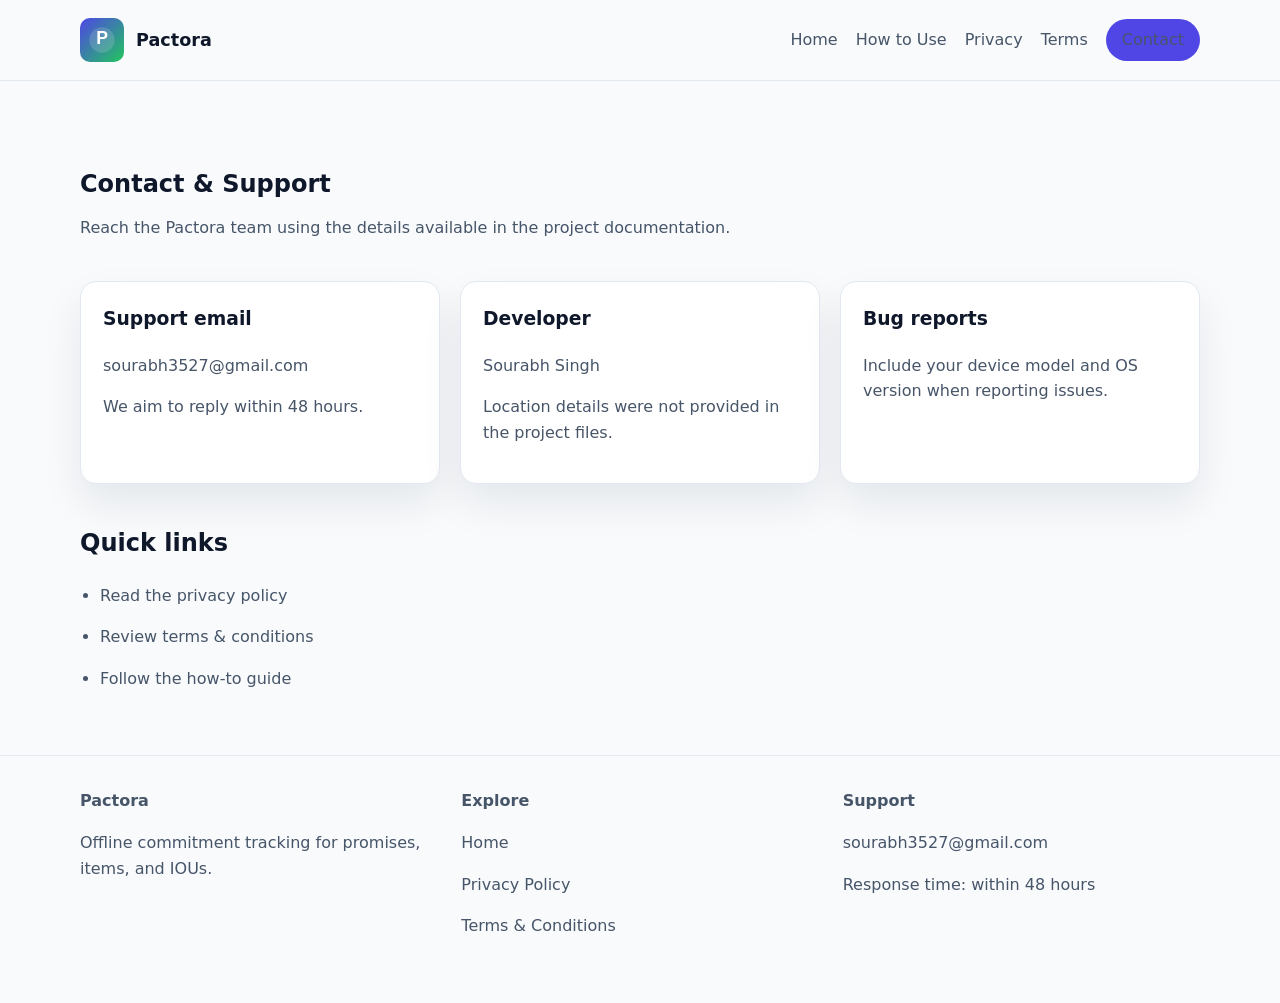
==== contact.html @ 9b619cf8 "Add static site pages and assets Agent-Logs-Url: https://github.com/sooubh/pactora/sessions/cf4cb8b0" ====
<!DOCTYPE html>
<html lang="en">
  <head>
    <meta charset="UTF-8" />
    <meta name="viewport" content="width=device-width, initial-scale=1" />
    <title>Contact Pactora Support</title>
    <meta name="description" content="Contact and support information for Pactora." />
    <link rel="stylesheet" href="style.css" />
  </head>
  <body>
    <header class="site-header">
      <div class="container nav-wrap">
        <a class="brand" href="index.html">
          <img class="logo" src="assets/logo.svg" alt="Pactora logo" />
          <span>Pactora</span>
        </a>
        <button class="nav-toggle" aria-expanded="false" aria-controls="nav-links">Menu</button>
        <nav>
          <ul id="nav-links" class="nav-links">
            <li><a href="index.html">Home</a></li>
            <li><a href="how-to-use.html">How to Use</a></li>
            <li><a href="privacy.html">Privacy</a></li>
            <li><a href="terms.html">Terms</a></li>
            <li><a class="btn btn-sm" href="contact.html">Contact</a></li>
          </ul>
        </nav>
      </div>
    </header>

    <main class="container">
      <section class="page-header">
        <h1>Contact &amp; Support</h1>
        <p>Reach the Pactora team using the details available in the project documentation.</p>
      </section>

      <section class="page-content">
        <div class="card-grid">
          <div class="card">
            <h3>Support email</h3>
            <p><a href="mailto:sourabh3527@gmail.com">sourabh3527@gmail.com</a></p>
            <p>We aim to reply within 48 hours.</p>
          </div>
          <div class="card">
            <h3>Developer</h3>
            <p>Sourabh Singh</p>
            <p>Location details were not provided in the project files.</p>
          </div>
          <div class="card">
            <h3>Bug reports</h3>
            <p>Include your device model and OS version when reporting issues.</p>
          </div>
        </div>

        <h2>Quick links</h2>
        <ul class="list">
          <li><a href="privacy.html">Read the privacy policy</a></li>
          <li><a href="terms.html">Review terms &amp; conditions</a></li>
          <li><a href="how-to-use.html">Follow the how-to guide</a></li>
        </ul>
      </section>
    </main>

    <footer class="footer">
      <div class="container footer-grid">
        <div>
          <strong>Pactora</strong>
          <p>Offline commitment tracking for promises, items, and IOUs.</p>
        </div>
        <div>
          <strong>Explore</strong>
          <p><a href="index.html">Home</a></p>
          <p><a href="privacy.html">Privacy Policy</a></p>
          <p><a href="terms.html">Terms &amp; Conditions</a></p>
        </div>
        <div>
          <strong>Support</strong>
          <p><a href="mailto:sourabh3527@gmail.com">sourabh3527@gmail.com</a></p>
          <p>Response time: within 48 hours</p>
        </div>
      </div>
    </footer>

    <script src="script.js"></script>
  </body>
</html>
---- style.css ----
:root {
  color-scheme: light;
  --bg: #f8fafc;
  --surface: #ffffff;
  --text: #0f172a;
  --muted: #475569;
  --border: #e2e8f0;
  --primary: #4f46e5;
  --primary-dark: #4338ca;
  --accent: #22c55e;
  --shadow: 0 20px 40px rgba(15, 23, 42, 0.08);
  --radius-lg: 24px;
  --radius-md: 16px;
  --radius-sm: 12px;
}

* {
  box-sizing: border-box;
}

body {
  margin: 0;
  font-family: "Inter", "Segoe UI", system-ui, -apple-system, sans-serif;
  background: var(--bg);
  color: var(--text);
  line-height: 1.6;
}

a {
  color: inherit;
  text-decoration: none;
}

img {
  max-width: 100%;
  display: block;
}

.container {
  width: min(1120px, 92%);
  margin: 0 auto;
}

.section {
  padding: 72px 0;
}

.site-header {
  position: sticky;
  top: 0;
  z-index: 20;
  background: rgba(248, 250, 252, 0.96);
  backdrop-filter: blur(12px);
  border-bottom: 1px solid var(--border);
}

.nav-wrap {
  display: flex;
  align-items: center;
  justify-content: space-between;
  padding: 18px 0;
  gap: 24px;
}

.brand {
  display: flex;
  align-items: center;
  gap: 12px;
  font-weight: 700;
  font-size: 1.1rem;
}

.logo {
  width: 44px;
  height: 44px;
}

.nav-links {
  list-style: none;
  display: flex;
  align-items: center;
  gap: 18px;
  padding: 0;
  margin: 0;
}

.nav-links a {
  font-weight: 500;
  color: var(--muted);
}

.nav-links a:hover {
  color: var(--text);
}

.nav-toggle {
  display: none;
  border: 1px solid var(--border);
  background: var(--surface);
  padding: 10px 14px;
  border-radius: 999px;
  font-weight: 600;
  color: var(--text);
  cursor: pointer;
}

.btn {
  display: inline-flex;
  align-items: center;
  justify-content: center;
  gap: 8px;
  padding: 12px 22px;
  border-radius: 999px;
  background: var(--primary);
  color: #ffffff;
  font-weight: 600;
  border: none;
  box-shadow: var(--shadow);
}

.btn:hover {
  background: var(--primary-dark);
}

.btn-secondary {
  background: transparent;
  color: var(--primary);
  border: 1px solid var(--primary);
  box-shadow: none;
}

.btn-sm {
  padding: 8px 16px;
  box-shadow: none;
}

.hero {
  padding-top: 64px;
}

.hero-grid {
  display: grid;
  grid-template-columns: repeat(auto-fit, minmax(280px, 1fr));
  gap: 40px;
  align-items: center;
}

.eyebrow {
  display: inline-flex;
  align-items: center;
  gap: 8px;
  color: var(--primary);
  font-weight: 600;
  text-transform: uppercase;
  letter-spacing: 0.08em;
  font-size: 0.8rem;
}

.hero h1 {
  font-size: clamp(2.4rem, 3vw, 3.2rem);
  margin: 16px 0;
}

.hero p {
  color: var(--muted);
  font-size: 1.05rem;
}

.hero-card {
  background: var(--surface);
  padding: 20px;
  border-radius: var(--radius-lg);
  box-shadow: var(--shadow);
}

.hero-meta {
  margin-top: 18px;
  font-size: 0.95rem;
  color: var(--muted);
}

.cta-group {
  display: flex;
  flex-wrap: wrap;
  gap: 12px;
  margin-top: 24px;
}

.section-title {
  display: flex;
  align-items: center;
  justify-content: space-between;
  margin-bottom: 32px;
  gap: 16px;
}

.section-title h2 {
  margin: 0;
  font-size: clamp(1.8rem, 2vw, 2.4rem);
}

.section-title p {
  margin: 0;
  color: var(--muted);
}

.card-grid {
  display: grid;
  grid-template-columns: repeat(auto-fit, minmax(240px, 1fr));
  gap: 20px;
}

.card {
  background: var(--surface);
  padding: 22px;
  border-radius: var(--radius-md);
  border: 1px solid var(--border);
  box-shadow: var(--shadow);
}

.card h3 {
  margin-top: 0;
}

.card p {
  color: var(--muted);
}

.pill-list {
  display: flex;
  flex-wrap: wrap;
  gap: 12px;
  margin-top: 16px;
}

.pill {
  padding: 8px 14px;
  border-radius: 999px;
  background: #eef2ff;
  color: #4338ca;
  font-weight: 600;
  font-size: 0.85rem;
}

.screenshot-grid {
  display: grid;
  grid-template-columns: repeat(auto-fit, minmax(240px, 1fr));
  gap: 20px;
}

.screenshot {
  background: var(--surface);
  padding: 16px;
  border-radius: var(--radius-md);
  border: 1px solid var(--border);
  box-shadow: var(--shadow);
}

.list {
  display: grid;
  gap: 16px;
  margin: 0;
  padding-left: 20px;
}

.list li {
  color: var(--muted);
}

.faq-list {
  display: grid;
  gap: 12px;
}

.faq-item {
  background: var(--surface);
  border-radius: var(--radius-md);
  border: 1px solid var(--border);
  overflow: hidden;
}

.faq-item button {
  width: 100%;
  text-align: left;
  padding: 18px 20px;
  font-weight: 600;
  background: none;
  border: none;
  cursor: pointer;
  display: flex;
  justify-content: space-between;
  align-items: center;
  gap: 12px;
}

.faq-item button span {
  color: var(--primary);
  font-weight: 700;
}

.faq-answer {
  max-height: 0;
  overflow: hidden;
  transition: max-height 0.3s ease;
  padding: 0 20px;
}

.faq-answer p {
  margin: 0 0 18px;
  color: var(--muted);
}

.faq-item.open .faq-answer {
  padding-top: 0;
}

.cta-band {
  background: linear-gradient(120deg, #eef2ff 0%, #ecfdf3 100%);
  border-radius: var(--radius-lg);
  padding: 32px;
  display: grid;
  gap: 12px;
  align-items: center;
}

.page-header {
  padding: 64px 0 24px;
}

.page-header h1 {
  margin-bottom: 12px;
}

.page-header p {
  margin-top: 0;
  color: var(--muted);
}

.page-content {
  padding-bottom: 64px;
}

.page-content h2 {
  margin-top: 40px;
}

.notice {
  background: #fef9c3;
  padding: 16px;
  border-radius: var(--radius-sm);
  border: 1px solid #fde68a;
  color: #92400e;
}

.footer {
  border-top: 1px solid var(--border);
  padding: 32px 0 48px;
  color: var(--muted);
}

.footer-grid {
  display: grid;
  gap: 24px;
  grid-template-columns: repeat(auto-fit, minmax(220px, 1fr));
}

.footer a {
  color: var(--muted);
}

.footer small {
  display: block;
  margin-top: 18px;
}

@media (max-width: 900px) {
  .nav-links {
    position: absolute;
    top: 72px;
    right: 4%;
    background: var(--surface);
    flex-direction: column;
    align-items: flex-start;
    padding: 18px;
    border-radius: var(--radius-md);
    border: 1px solid var(--border);
    box-shadow: var(--shadow);
    display: none;
  }

  .nav-links.open {
    display: flex;
  }

  .nav-toggle {
    display: inline-flex;
  }

  .cta-group {
    flex-direction: column;
    align-items: stretch;
  }
}

@media (max-width: 600px) {
  .section {
    padding: 56px 0;
  }

  .hero {
    padding-top: 48px;
  }
}
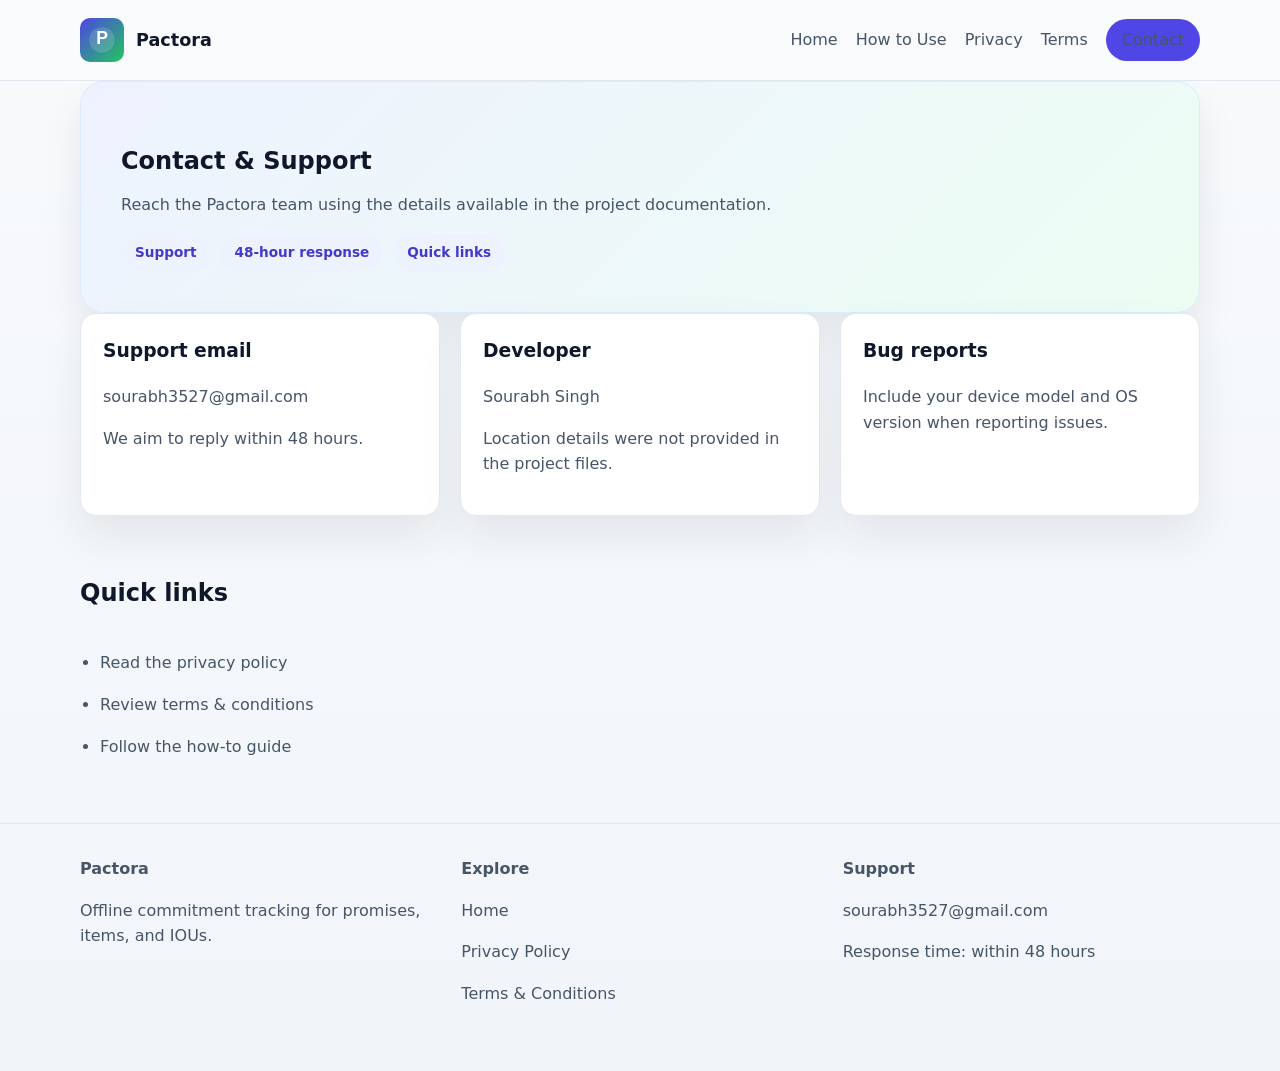
==== commit 0333eff7: "Enhance page interactivity and layout Agent-Logs-Url: https://github.com/sooubh/pactora/sessions/bfc" ====
--- a/contact.html
+++ b/contact.html
@@ -27,10 +27,17 @@
       </div>
     </header>
 
+    <div class="scroll-progress" aria-hidden="true"></div>
+
     <main class="container">
-      <section class="page-header">
+      <section class="page-header page-hero">
         <h1>Contact &amp; Support</h1>
         <p>Reach the Pactora team using the details available in the project documentation.</p>
+        <div class="page-meta">
+          <span class="pill">Support</span>
+          <span class="pill">48-hour response</span>
+          <span class="pill">Quick links</span>
+        </div>
       </section>
 
       <section class="page-content">
@@ -60,6 +67,8 @@
       </section>
     </main>
 
+    <button id="back-to-top" class="back-to-top" type="button" aria-label="Back to top">↑</button>
+
     <footer class="footer">
       <div class="container footer-grid">
         <div>
--- a/style.css
+++ b/style.css
@@ -1,13 +1,18 @@
 :root {
   color-scheme: light;
-  --bg: #f8fafc;
+  --bg-rgb: 248 250 252;
+  --bg: rgb(var(--bg-rgb));
   --surface: #ffffff;
+  --surface-soft: #f8fafc;
   --text: #0f172a;
   --muted: #475569;
   --border: #e2e8f0;
   --primary: #4f46e5;
   --primary-dark: #4338ca;
   --accent: #22c55e;
+  --accent-soft: #dcfce7;
+  --primary-soft: #eef2ff;
+  --shadow-sm: 0 8px 18px rgba(15, 23, 42, 0.08);
   --shadow: 0 20px 40px rgba(15, 23, 42, 0.08);
   --radius-lg: 24px;
   --radius-md: 16px;
@@ -18,10 +23,14 @@
   box-sizing: border-box;
 }
 
+html {
+  scroll-behavior: smooth;
+}
+
 body {
   margin: 0;
   font-family: "Inter", "Segoe UI", system-ui, -apple-system, sans-serif;
-  background: var(--bg);
+  background: linear-gradient(180deg, #f8fafc 0%, #f1f5f9 100%);
   color: var(--text);
   line-height: 1.6;
 }
@@ -49,9 +58,20 @@
   position: sticky;
   top: 0;
   z-index: 20;
-  background: rgba(248, 250, 252, 0.96);
+  background: rgb(var(--bg-rgb) / 0.96);
   backdrop-filter: blur(12px);
   border-bottom: 1px solid var(--border);
+}
+
+.scroll-progress {
+  position: fixed;
+  top: 0;
+  left: 0;
+  height: 4px;
+  width: 0%;
+  background: linear-gradient(120deg, var(--primary), var(--accent));
+  z-index: 30;
+  transition: width 0.2s ease;
 }
 
 .nav-wrap {
@@ -87,6 +107,7 @@
 .nav-links a {
   font-weight: 500;
   color: var(--muted);
+  transition: color 0.2s ease;
 }
 
 .nav-links a:hover {
@@ -116,10 +137,13 @@
   font-weight: 600;
   border: none;
   box-shadow: var(--shadow);
+  transition: transform 0.2s ease, box-shadow 0.2s ease, background 0.2s ease;
 }
 
 .btn:hover {
   background: var(--primary-dark);
+  transform: translateY(-1px);
+  box-shadow: var(--shadow-sm);
 }
 
 .btn-secondary {
@@ -171,6 +195,12 @@
   padding: 20px;
   border-radius: var(--radius-lg);
   box-shadow: var(--shadow);
+  transition: transform 0.2s ease, box-shadow 0.2s ease;
+}
+
+.hero-card:hover {
+  transform: translateY(-4px);
+  box-shadow: var(--shadow-sm);
 }
 
 .hero-meta {
@@ -216,6 +246,13 @@
   border-radius: var(--radius-md);
   border: 1px solid var(--border);
   box-shadow: var(--shadow);
+  transition: transform 0.2s ease, box-shadow 0.2s ease, border-color 0.2s ease;
+}
+
+.card:hover {
+  transform: translateY(-4px);
+  border-color: #c7d2fe;
+  box-shadow: var(--shadow-sm);
 }
 
 .card h3 {
@@ -236,10 +273,15 @@
 .pill {
   padding: 8px 14px;
   border-radius: 999px;
-  background: #eef2ff;
+  background: var(--primary-soft);
   color: #4338ca;
   font-weight: 600;
   font-size: 0.85rem;
+  transition: transform 0.2s ease;
+}
+
+.pill:hover {
+  transform: translateY(-2px);
 }
 
 .screenshot-grid {
@@ -254,6 +296,12 @@
   border-radius: var(--radius-md);
   border: 1px solid var(--border);
   box-shadow: var(--shadow);
+  transition: transform 0.2s ease, box-shadow 0.2s ease;
+}
+
+.screenshot:hover {
+  transform: translateY(-4px);
+  box-shadow: var(--shadow-sm);
 }
 
 .list {
@@ -277,6 +325,12 @@
   border-radius: var(--radius-md);
   border: 1px solid var(--border);
   overflow: hidden;
+  transition: border-color 0.2s ease, box-shadow 0.2s ease;
+}
+
+.faq-item.open {
+  border-color: #c7d2fe;
+  box-shadow: var(--shadow-sm);
 }
 
 .faq-item button {
@@ -321,6 +375,7 @@
   display: grid;
   gap: 12px;
   align-items: center;
+  box-shadow: var(--shadow);
 }
 
 .page-header {
@@ -336,9 +391,118 @@
   color: var(--muted);
 }
 
+.page-hero {
+  background: linear-gradient(135deg, #eef2ff 0%, #ecfdf3 100%);
+  padding: 40px;
+  border-radius: var(--radius-lg);
+  border: 1px solid #dbeafe;
+  box-shadow: var(--shadow);
+}
+
+.page-meta {
+  display: flex;
+  flex-wrap: wrap;
+  gap: 10px;
+  margin-top: 16px;
+}
+
+.page-layout {
+  display: grid;
+  grid-template-columns: minmax(0, 1fr) 260px;
+  gap: 32px;
+  align-items: start;
+}
+
+.toc {
+  position: sticky;
+  top: 96px;
+  padding: 18px;
+  border-radius: var(--radius-md);
+  border: 1px solid var(--border);
+  background: var(--surface);
+  box-shadow: var(--shadow);
+}
+
+.toc h2 {
+  margin: 0 0 12px;
+  font-size: 1rem;
+}
+
+.toc nav {
+  display: grid;
+  gap: 10px;
+}
+
+.toc a {
+  color: var(--muted);
+  font-weight: 500;
+  transition: color 0.2s ease;
+}
+
+.toc a.active,
+.toc a:hover {
+  color: var(--primary);
+}
+
 .page-content {
+  display: grid;
+  gap: 18px;
   padding-bottom: 64px;
 }
+
+.content-card {
+  background: var(--surface);
+  border-radius: var(--radius-md);
+  border: 1px solid var(--border);
+  box-shadow: var(--shadow);
+  padding: 0;
+  overflow: hidden;
+}
+
+.content-card summary {
+  list-style: none;
+  cursor: pointer;
+  padding: 18px 20px;
+  font-weight: 600;
+  display: flex;
+  align-items: center;
+  justify-content: space-between;
+  gap: 12px;
+}
+
+.content-card summary::marker {
+  display: none;
+}
+
+.content-card summary::-webkit-details-marker {
+  display: none;
+}
+
+.content-card summary::after {
+  content: "+";
+  color: var(--primary);
+  font-weight: 700;
+}
+
+.content-card[open] summary::after {
+  content: "–";
+}
+
+.content-card > div {
+  padding: 0 20px 18px;
+  color: var(--muted);
+}
+
+.content-card ul {
+  margin: 0;
+  padding-left: 20px;
+}
+
+.content-card[open] {
+  border-color: #c7d2fe;
+  box-shadow: var(--shadow-sm);
+}
+
 
 .page-content h2 {
   margin-top: 40px;
@@ -350,6 +514,30 @@
   border-radius: var(--radius-sm);
   border: 1px solid #fde68a;
   color: #92400e;
+}
+
+.back-to-top {
+  position: fixed;
+  right: 24px;
+  bottom: 24px;
+  padding: 12px 14px;
+  border-radius: 999px;
+  border: none;
+  background: var(--primary);
+  color: #ffffff;
+  font-weight: 700;
+  box-shadow: var(--shadow);
+  cursor: pointer;
+  opacity: 0;
+  pointer-events: none;
+  transition: opacity 0.2s ease, transform 0.2s ease;
+  z-index: 25;
+}
+
+.back-to-top.show {
+  opacity: 1;
+  pointer-events: auto;
+  transform: translateY(-4px);
 }
 
 .footer {
@@ -400,6 +588,15 @@
     flex-direction: column;
     align-items: stretch;
   }
+
+  .page-layout {
+    grid-template-columns: 1fr;
+  }
+
+  .toc {
+    position: static;
+    order: -1;
+  }
 }
 
 @media (max-width: 600px) {
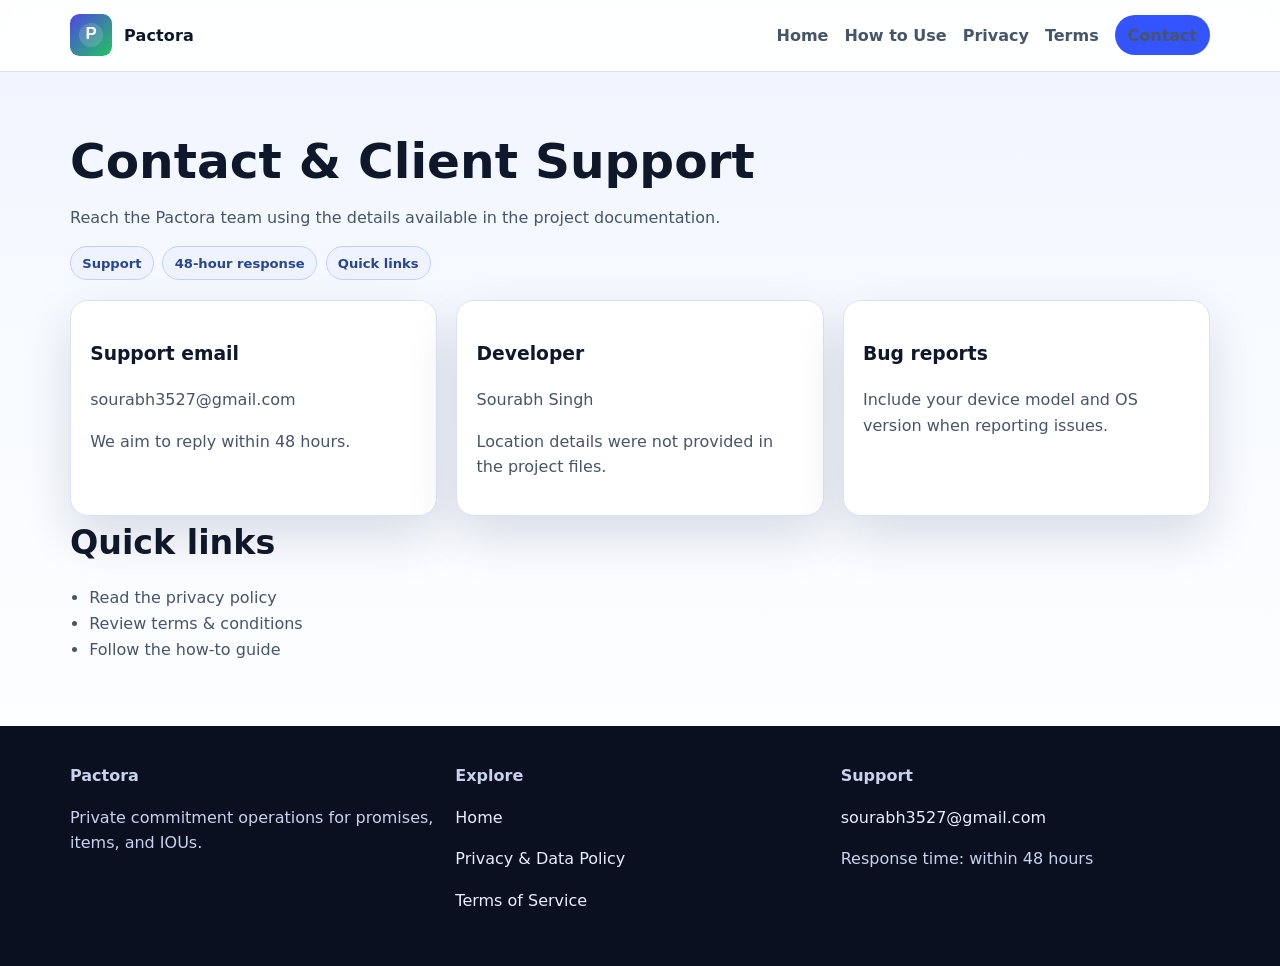
==== commit 1d19cb0e: "Redesign website with cleaner professional visual system" ====
--- a/contact.html
+++ b/contact.html
@@ -31,7 +31,7 @@
 
     <main class="container">
       <section class="page-header page-hero">
-        <h1>Contact &amp; Support</h1>
+        <h1>Contact &amp; Client Support</h1>
         <p>Reach the Pactora team using the details available in the project documentation.</p>
         <div class="page-meta">
           <span class="pill">Support</span>
@@ -73,13 +73,13 @@
       <div class="container footer-grid">
         <div>
           <strong>Pactora</strong>
-          <p>Offline commitment tracking for promises, items, and IOUs.</p>
+          <p>Private commitment operations for promises, items, and IOUs.</p>
         </div>
         <div>
           <strong>Explore</strong>
           <p><a href="index.html">Home</a></p>
-          <p><a href="privacy.html">Privacy Policy</a></p>
-          <p><a href="terms.html">Terms &amp; Conditions</a></p>
+          <p><a href="privacy.html">Privacy &amp; Data Policy</a></p>
+          <p><a href="terms.html">Terms of Service</a></p>
         </div>
         <div>
           <strong>Support</strong>
--- a/style.css
+++ b/style.css
@@ -1,610 +1,80 @@
 :root {
-  color-scheme: light;
-  --bg-rgb: 248 250 252;
-  --bg: rgb(var(--bg-rgb));
+  --bg: #0b1020;
+  --bg-soft: #121a31;
   --surface: #ffffff;
-  --surface-soft: #f8fafc;
+  --surface-soft: #f4f7ff;
   --text: #0f172a;
   --muted: #475569;
-  --border: #e2e8f0;
-  --primary: #4f46e5;
-  --primary-dark: #4338ca;
-  --accent: #22c55e;
-  --accent-soft: #dcfce7;
-  --primary-soft: #eef2ff;
-  --shadow-sm: 0 8px 18px rgba(15, 23, 42, 0.08);
-  --shadow: 0 20px 40px rgba(15, 23, 42, 0.08);
-  --radius-lg: 24px;
-  --radius-md: 16px;
-  --radius-sm: 12px;
+  --line: #dbe3f2;
+  --primary: #3454ff;
+  --primary-strong: #1e40ff;
+  --success: #0f9d74;
+  --shadow: 0 20px 50px rgba(10, 22, 70, 0.14);
+  --radius-xl: 26px;
+  --radius-lg: 18px;
+  --radius-md: 12px;
 }
-
-* {
-  box-sizing: border-box;
+* { box-sizing: border-box; }
+html { scroll-behavior: smooth; }
+body { margin: 0; font-family: Inter, Segoe UI, system-ui, sans-serif; color: var(--text); background: linear-gradient(180deg, #eef3ff, #f8fbff 22rem, #fff); line-height: 1.6; }
+a { color: inherit; text-decoration: none; }
+img { max-width: 100%; display: block; }
+.container { width: min(1140px, 92%); margin: 0 auto; }
+.section { padding: 5rem 0; }
+.site-header { position: sticky; top: 0; z-index: 50; background: rgba(255,255,255,0.92); backdrop-filter: blur(10px); border-bottom: 1px solid var(--line); }
+.nav-wrap { display: flex; align-items: center; justify-content: space-between; padding: .9rem 0; gap: 1rem; }
+.brand { display: flex; align-items: center; gap: .75rem; font-weight: 800; letter-spacing: .01em; }
+.logo { width: 42px; height: 42px; }
+.nav-links { list-style:none; display:flex; align-items:center; gap:1rem; margin:0; padding:0; }
+.nav-links a { color: var(--muted); font-weight: 600; }
+.nav-links a:hover, .toc a.active { color: var(--primary); }
+.nav-toggle { display:none; }
+.scroll-progress { position:fixed; top:0; left:0; height:3px; background:linear-gradient(90deg,var(--primary),#60a5fa); z-index:100; width:0; }
+.hero { padding-top: 4.5rem; }
+.hero-grid, .card-grid, .screenshot-grid, .stats-grid { display:grid; gap:1.2rem; }
+.hero-grid { grid-template-columns: 1.15fr .85fr; align-items:center; gap:2rem; }
+.eyebrow { color: var(--primary); font-weight: 700; text-transform: uppercase; font-size: .78rem; letter-spacing: .09em; }
+h1 { font-size: clamp(2.1rem, 3.8vw, 3.2rem); line-height:1.12; margin: .9rem 0 1rem; }
+h2 { font-size: clamp(1.6rem, 2.6vw, 2.2rem); margin:0; }
+.hero p, .section-title p, .card p, .page-header p { color: var(--muted); }
+.hero-card, .card, .screenshot, .content-card, .notice { background: var(--surface); border: 1px solid var(--line); border-radius: var(--radius-lg); box-shadow: var(--shadow); }
+.hero-card { padding:1rem; }
+.cta-group { display:flex; gap:.75rem; flex-wrap:wrap; margin-top:1.4rem; }
+.btn { display:inline-flex; align-items:center; justify-content:center; border:none; border-radius:999px; padding:.74rem 1.1rem; font-weight:700; background: var(--primary); color:#fff; }
+.btn:hover { background: var(--primary-strong); }
+.btn-secondary { background: transparent; color: var(--primary); border: 1px solid #b9c9ff; }
+.btn-sm { padding: .45rem .8rem; }
+.hero-meta { margin-top: .9rem; color: var(--muted); font-size:.95rem; }
+.section-title { margin-bottom: 1.2rem; display:flex; justify-content:space-between; gap:1rem; align-items:end; }
+.card-grid { grid-template-columns: repeat(auto-fit,minmax(220px,1fr)); }
+.card { padding: 1.2rem; }
+.pill-list, .page-meta { display:flex; gap:.55rem; flex-wrap:wrap; margin-top:1rem; }
+.pill { border: 1px solid #bfd2ff; color:#274690; background:#eef3ff; padding:.35rem .7rem; border-radius:999px; font-size:.82rem; font-weight:700; }
+.screenshot-grid { grid-template-columns: repeat(auto-fit,minmax(200px,1fr)); }
+.screenshot { padding: .5rem; }
+.list { padding-left: 1.2rem; color: var(--muted); }
+.faq-list { display:grid; gap:.8rem; }
+.faq-item button { width:100%; text-align:left; border:1px solid var(--line); border-radius:12px; background:#fff; padding:.9rem; font-weight:700; display:flex; justify-content:space-between; }
+.faq-answer { max-height:0; overflow:hidden; transition:max-height .24s ease; padding:0 .85rem; }
+.footer { background: var(--bg); color: #c8d2ee; margin-top:4rem; }
+.footer-grid { padding:2.3rem 0; display:grid; gap:1rem; grid-template-columns:repeat(auto-fit,minmax(180px,1fr)); }
+.footer a { color: #e8edff; }
+.back-to-top { position:fixed; right:1rem; bottom:1rem; border:none; width:40px; height:40px; border-radius:999px; background:var(--primary); color:#fff; font-weight:700; opacity:0; pointer-events:none; }
+.back-to-top.show { opacity:1; pointer-events:auto; }
+.page-hero { padding:3rem 0 1.2rem; }
+.page-layout { display:grid; grid-template-columns: 260px 1fr; gap:1.2rem; align-items:start; }
+.toc { position: sticky; top: 90px; background: #f7f9ff; border:1px solid var(--line); padding:1rem; border-radius:14px; }
+.toc nav { display:grid; gap:.45rem; }
+.toc a { color:var(--muted); font-weight:600; }
+.content-card { margin-bottom:.75rem; padding:.95rem 1rem; }
+.content-card summary { font-weight:700; cursor:pointer; }
+.notice { padding: .7rem .9rem; display:inline-block; margin-top:.5rem; }
+@media (max-width: 900px) {
+  .hero-grid, .page-layout { grid-template-columns: 1fr; }
+  .toc { position: static; }
 }
-
-html {
-  scroll-behavior: smooth;
+@media (max-width: 760px) {
+  .nav-toggle { display:block; border:1px solid var(--line); background:#fff; padding:.5rem .7rem; border-radius:999px; }
+  .nav-links { position:absolute; left:4%; right:4%; top:74px; background:#fff; border:1px solid var(--line); border-radius:12px; padding:1rem; display:none; flex-direction:column; align-items:flex-start; box-shadow:var(--shadow); }
+  .nav-links.open { display:flex; }
 }
-
-body {
-  margin: 0;
-  font-family: "Inter", "Segoe UI", system-ui, -apple-system, sans-serif;
-  background: linear-gradient(180deg, #f8fafc 0%, #f1f5f9 100%);
-  color: var(--text);
-  line-height: 1.6;
-}
-
-a {
-  color: inherit;
-  text-decoration: none;
-}
-
-img {
-  max-width: 100%;
-  display: block;
-}
-
-.container {
-  width: min(1120px, 92%);
-  margin: 0 auto;
-}
-
-.section {
-  padding: 72px 0;
-}
-
-.site-header {
-  position: sticky;
-  top: 0;
-  z-index: 20;
-  background: rgb(var(--bg-rgb) / 0.96);
-  backdrop-filter: blur(12px);
-  border-bottom: 1px solid var(--border);
-}
-
-.scroll-progress {
-  position: fixed;
-  top: 0;
-  left: 0;
-  height: 4px;
-  width: 0%;
-  background: linear-gradient(120deg, var(--primary), var(--accent));
-  z-index: 30;
-  transition: width 0.2s ease;
-}
-
-.nav-wrap {
-  display: flex;
-  align-items: center;
-  justify-content: space-between;
-  padding: 18px 0;
-  gap: 24px;
-}
-
-.brand {
-  display: flex;
-  align-items: center;
-  gap: 12px;
-  font-weight: 700;
-  font-size: 1.1rem;
-}
-
-.logo {
-  width: 44px;
-  height: 44px;
-}
-
-.nav-links {
-  list-style: none;
-  display: flex;
-  align-items: center;
-  gap: 18px;
-  padding: 0;
-  margin: 0;
-}
-
-.nav-links a {
-  font-weight: 500;
-  color: var(--muted);
-  transition: color 0.2s ease;
-}
-
-.nav-links a:hover {
-  color: var(--text);
-}
-
-.nav-toggle {
-  display: none;
-  border: 1px solid var(--border);
-  background: var(--surface);
-  padding: 10px 14px;
-  border-radius: 999px;
-  font-weight: 600;
-  color: var(--text);
-  cursor: pointer;
-}
-
-.btn {
-  display: inline-flex;
-  align-items: center;
-  justify-content: center;
-  gap: 8px;
-  padding: 12px 22px;
-  border-radius: 999px;
-  background: var(--primary);
-  color: #ffffff;
-  font-weight: 600;
-  border: none;
-  box-shadow: var(--shadow);
-  transition: transform 0.2s ease, box-shadow 0.2s ease, background 0.2s ease;
-}
-
-.btn:hover {
-  background: var(--primary-dark);
-  transform: translateY(-1px);
-  box-shadow: var(--shadow-sm);
-}
-
-.btn-secondary {
-  background: transparent;
-  color: var(--primary);
-  border: 1px solid var(--primary);
-  box-shadow: none;
-}
-
-.btn-sm {
-  padding: 8px 16px;
-  box-shadow: none;
-}
-
-.hero {
-  padding-top: 64px;
-}
-
-.hero-grid {
-  display: grid;
-  grid-template-columns: repeat(auto-fit, minmax(280px, 1fr));
-  gap: 40px;
-  align-items: center;
-}
-
-.eyebrow {
-  display: inline-flex;
-  align-items: center;
-  gap: 8px;
-  color: var(--primary);
-  font-weight: 600;
-  text-transform: uppercase;
-  letter-spacing: 0.08em;
-  font-size: 0.8rem;
-}
-
-.hero h1 {
-  font-size: clamp(2.4rem, 3vw, 3.2rem);
-  margin: 16px 0;
-}
-
-.hero p {
-  color: var(--muted);
-  font-size: 1.05rem;
-}
-
-.hero-card {
-  background: var(--surface);
-  padding: 20px;
-  border-radius: var(--radius-lg);
-  box-shadow: var(--shadow);
-  transition: transform 0.2s ease, box-shadow 0.2s ease;
-}
-
-.hero-card:hover {
-  transform: translateY(-4px);
-  box-shadow: var(--shadow-sm);
-}
-
-.hero-meta {
-  margin-top: 18px;
-  font-size: 0.95rem;
-  color: var(--muted);
-}
-
-.cta-group {
-  display: flex;
-  flex-wrap: wrap;
-  gap: 12px;
-  margin-top: 24px;
-}
-
-.section-title {
-  display: flex;
-  align-items: center;
-  justify-content: space-between;
-  margin-bottom: 32px;
-  gap: 16px;
-}
-
-.section-title h2 {
-  margin: 0;
-  font-size: clamp(1.8rem, 2vw, 2.4rem);
-}
-
-.section-title p {
-  margin: 0;
-  color: var(--muted);
-}
-
-.card-grid {
-  display: grid;
-  grid-template-columns: repeat(auto-fit, minmax(240px, 1fr));
-  gap: 20px;
-}
-
-.card {
-  background: var(--surface);
-  padding: 22px;
-  border-radius: var(--radius-md);
-  border: 1px solid var(--border);
-  box-shadow: var(--shadow);
-  transition: transform 0.2s ease, box-shadow 0.2s ease, border-color 0.2s ease;
-}
-
-.card:hover {
-  transform: translateY(-4px);
-  border-color: #c7d2fe;
-  box-shadow: var(--shadow-sm);
-}
-
-.card h3 {
-  margin-top: 0;
-}
-
-.card p {
-  color: var(--muted);
-}
-
-.pill-list {
-  display: flex;
-  flex-wrap: wrap;
-  gap: 12px;
-  margin-top: 16px;
-}
-
-.pill {
-  padding: 8px 14px;
-  border-radius: 999px;
-  background: var(--primary-soft);
-  color: #4338ca;
-  font-weight: 600;
-  font-size: 0.85rem;
-  transition: transform 0.2s ease;
-}
-
-.pill:hover {
-  transform: translateY(-2px);
-}
-
-.screenshot-grid {
-  display: grid;
-  grid-template-columns: repeat(auto-fit, minmax(240px, 1fr));
-  gap: 20px;
-}
-
-.screenshot {
-  background: var(--surface);
-  padding: 16px;
-  border-radius: var(--radius-md);
-  border: 1px solid var(--border);
-  box-shadow: var(--shadow);
-  transition: transform 0.2s ease, box-shadow 0.2s ease;
-}
-
-.screenshot:hover {
-  transform: translateY(-4px);
-  box-shadow: var(--shadow-sm);
-}
-
-.list {
-  display: grid;
-  gap: 16px;
-  margin: 0;
-  padding-left: 20px;
-}
-
-.list li {
-  color: var(--muted);
-}
-
-.faq-list {
-  display: grid;
-  gap: 12px;
-}
-
-.faq-item {
-  background: var(--surface);
-  border-radius: var(--radius-md);
-  border: 1px solid var(--border);
-  overflow: hidden;
-  transition: border-color 0.2s ease, box-shadow 0.2s ease;
-}
-
-.faq-item.open {
-  border-color: #c7d2fe;
-  box-shadow: var(--shadow-sm);
-}
-
-.faq-item button {
-  width: 100%;
-  text-align: left;
-  padding: 18px 20px;
-  font-weight: 600;
-  background: none;
-  border: none;
-  cursor: pointer;
-  display: flex;
-  justify-content: space-between;
-  align-items: center;
-  gap: 12px;
-}
-
-.faq-item button span {
-  color: var(--primary);
-  font-weight: 700;
-}
-
-.faq-answer {
-  max-height: 0;
-  overflow: hidden;
-  transition: max-height 0.3s ease;
-  padding: 0 20px;
-}
-
-.faq-answer p {
-  margin: 0 0 18px;
-  color: var(--muted);
-}
-
-.faq-item.open .faq-answer {
-  padding-top: 0;
-}
-
-.cta-band {
-  background: linear-gradient(120deg, #eef2ff 0%, #ecfdf3 100%);
-  border-radius: var(--radius-lg);
-  padding: 32px;
-  display: grid;
-  gap: 12px;
-  align-items: center;
-  box-shadow: var(--shadow);
-}
-
-.page-header {
-  padding: 64px 0 24px;
-}
-
-.page-header h1 {
-  margin-bottom: 12px;
-}
-
-.page-header p {
-  margin-top: 0;
-  color: var(--muted);
-}
-
-.page-hero {
-  background: linear-gradient(135deg, #eef2ff 0%, #ecfdf3 100%);
-  padding: 40px;
-  border-radius: var(--radius-lg);
-  border: 1px solid #dbeafe;
-  box-shadow: var(--shadow);
-}
-
-.page-meta {
-  display: flex;
-  flex-wrap: wrap;
-  gap: 10px;
-  margin-top: 16px;
-}
-
-.page-layout {
-  display: grid;
-  grid-template-columns: minmax(0, 1fr) 260px;
-  gap: 32px;
-  align-items: start;
-}
-
-.toc {
-  position: sticky;
-  top: 96px;
-  padding: 18px;
-  border-radius: var(--radius-md);
-  border: 1px solid var(--border);
-  background: var(--surface);
-  box-shadow: var(--shadow);
-}
-
-.toc h2 {
-  margin: 0 0 12px;
-  font-size: 1rem;
-}
-
-.toc nav {
-  display: grid;
-  gap: 10px;
-}
-
-.toc a {
-  color: var(--muted);
-  font-weight: 500;
-  transition: color 0.2s ease;
-}
-
-.toc a.active,
-.toc a:hover {
-  color: var(--primary);
-}
-
-.page-content {
-  display: grid;
-  gap: 18px;
-  padding-bottom: 64px;
-}
-
-.content-card {
-  background: var(--surface);
-  border-radius: var(--radius-md);
-  border: 1px solid var(--border);
-  box-shadow: var(--shadow);
-  padding: 0;
-  overflow: hidden;
-}
-
-.content-card summary {
-  list-style: none;
-  cursor: pointer;
-  padding: 18px 20px;
-  font-weight: 600;
-  display: flex;
-  align-items: center;
-  justify-content: space-between;
-  gap: 12px;
-}
-
-.content-card summary::marker {
-  display: none;
-}
-
-.content-card summary::-webkit-details-marker {
-  display: none;
-}
-
-.content-card summary::after {
-  content: "+";
-  color: var(--primary);
-  font-weight: 700;
-}
-
-.content-card[open] summary::after {
-  content: "–";
-}
-
-.content-card > div {
-  padding: 0 20px 18px;
-  color: var(--muted);
-}
-
-.content-card ul {
-  margin: 0;
-  padding-left: 20px;
-}
-
-.content-card[open] {
-  border-color: #c7d2fe;
-  box-shadow: var(--shadow-sm);
-}
-
-
-.page-content h2 {
-  margin-top: 40px;
-}
-
-.notice {
-  background: #fef9c3;
-  padding: 16px;
-  border-radius: var(--radius-sm);
-  border: 1px solid #fde68a;
-  color: #92400e;
-}
-
-.back-to-top {
-  position: fixed;
-  right: 24px;
-  bottom: 24px;
-  padding: 12px 14px;
-  border-radius: 999px;
-  border: none;
-  background: var(--primary);
-  color: #ffffff;
-  font-weight: 700;
-  box-shadow: var(--shadow);
-  cursor: pointer;
-  opacity: 0;
-  pointer-events: none;
-  transition: opacity 0.2s ease, transform 0.2s ease;
-  z-index: 25;
-}
-
-.back-to-top.show {
-  opacity: 1;
-  pointer-events: auto;
-  transform: translateY(-4px);
-}
-
-.footer {
-  border-top: 1px solid var(--border);
-  padding: 32px 0 48px;
-  color: var(--muted);
-}
-
-.footer-grid {
-  display: grid;
-  gap: 24px;
-  grid-template-columns: repeat(auto-fit, minmax(220px, 1fr));
-}
-
-.footer a {
-  color: var(--muted);
-}
-
-.footer small {
-  display: block;
-  margin-top: 18px;
-}
-
-@media (max-width: 900px) {
-  .nav-links {
-    position: absolute;
-    top: 72px;
-    right: 4%;
-    background: var(--surface);
-    flex-direction: column;
-    align-items: flex-start;
-    padding: 18px;
-    border-radius: var(--radius-md);
-    border: 1px solid var(--border);
-    box-shadow: var(--shadow);
-    display: none;
-  }
-
-  .nav-links.open {
-    display: flex;
-  }
-
-  .nav-toggle {
-    display: inline-flex;
-  }
-
-  .cta-group {
-    flex-direction: column;
-    align-items: stretch;
-  }
-
-  .page-layout {
-    grid-template-columns: 1fr;
-  }
-
-  .toc {
-    position: static;
-    order: -1;
-  }
-}
-
-@media (max-width: 600px) {
-  .section {
-    padding: 56px 0;
-  }
-
-  .hero {
-    padding-top: 48px;
-  }
-}
